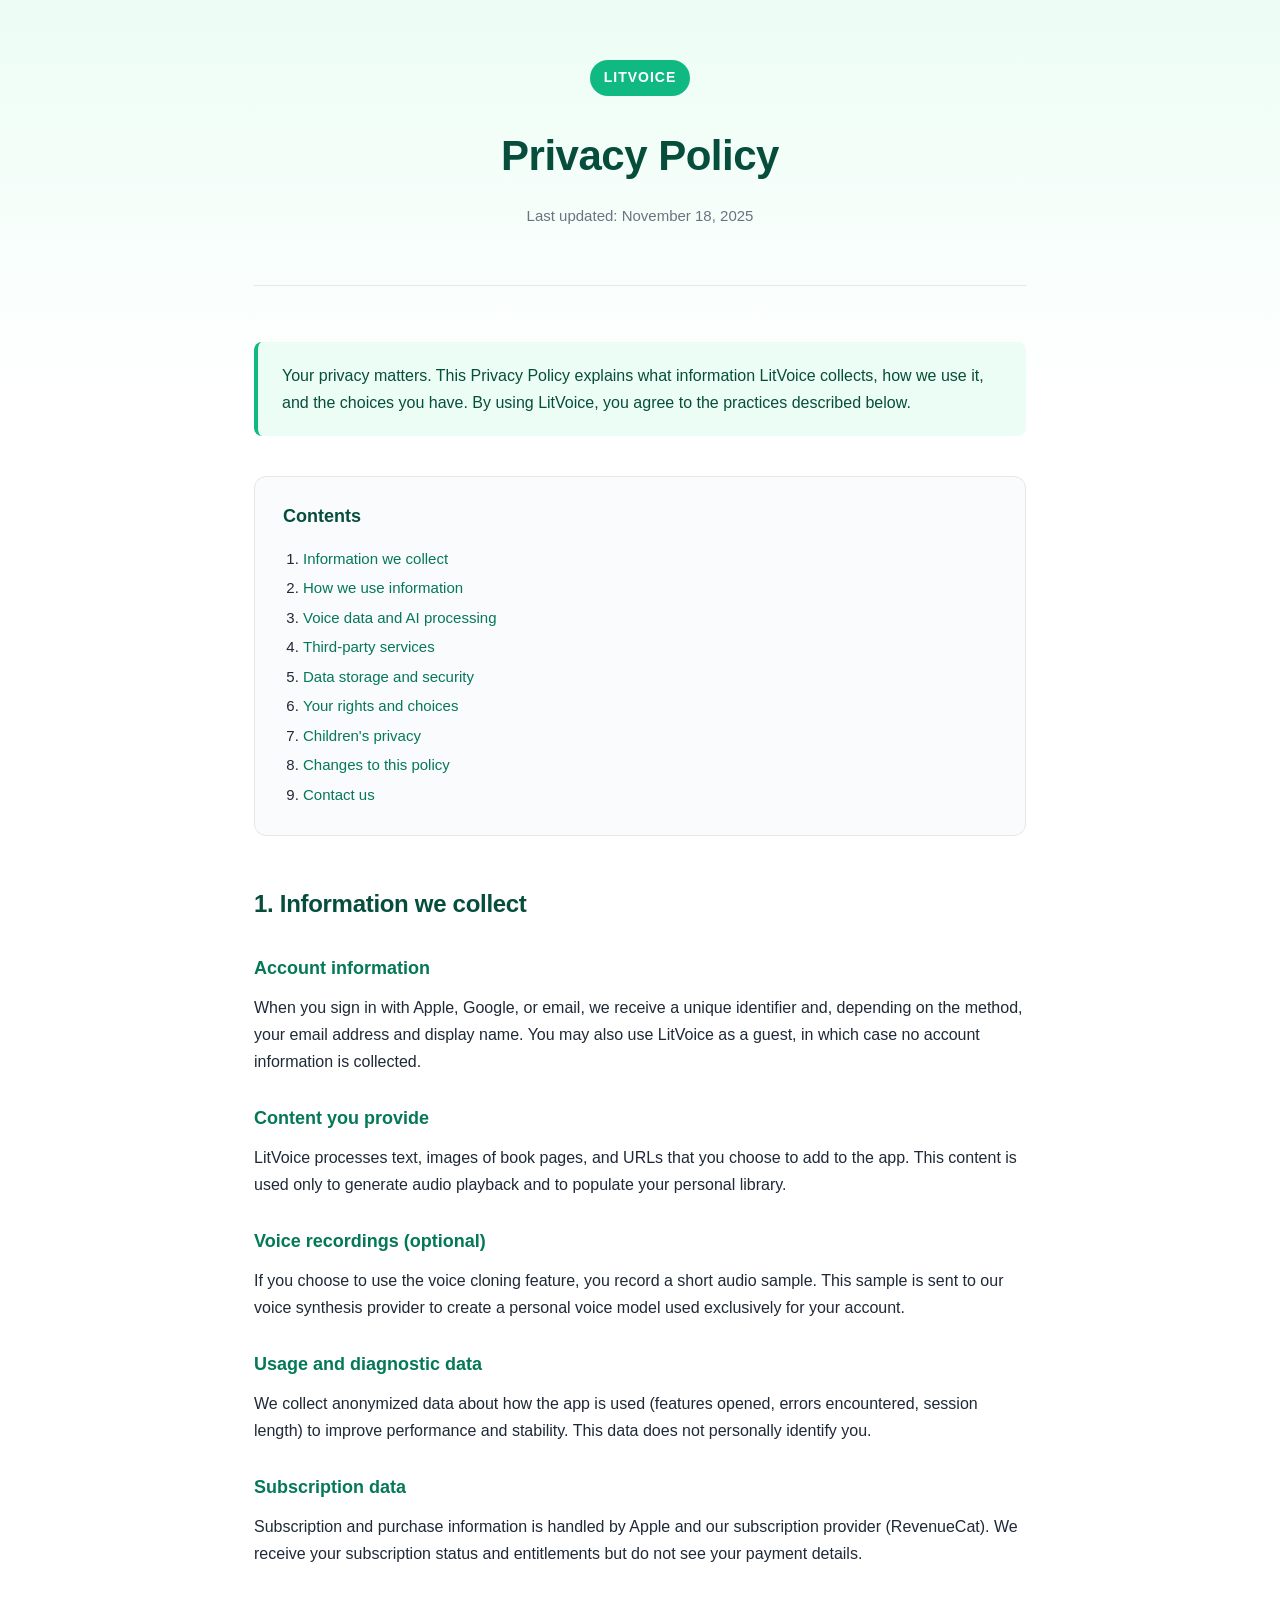
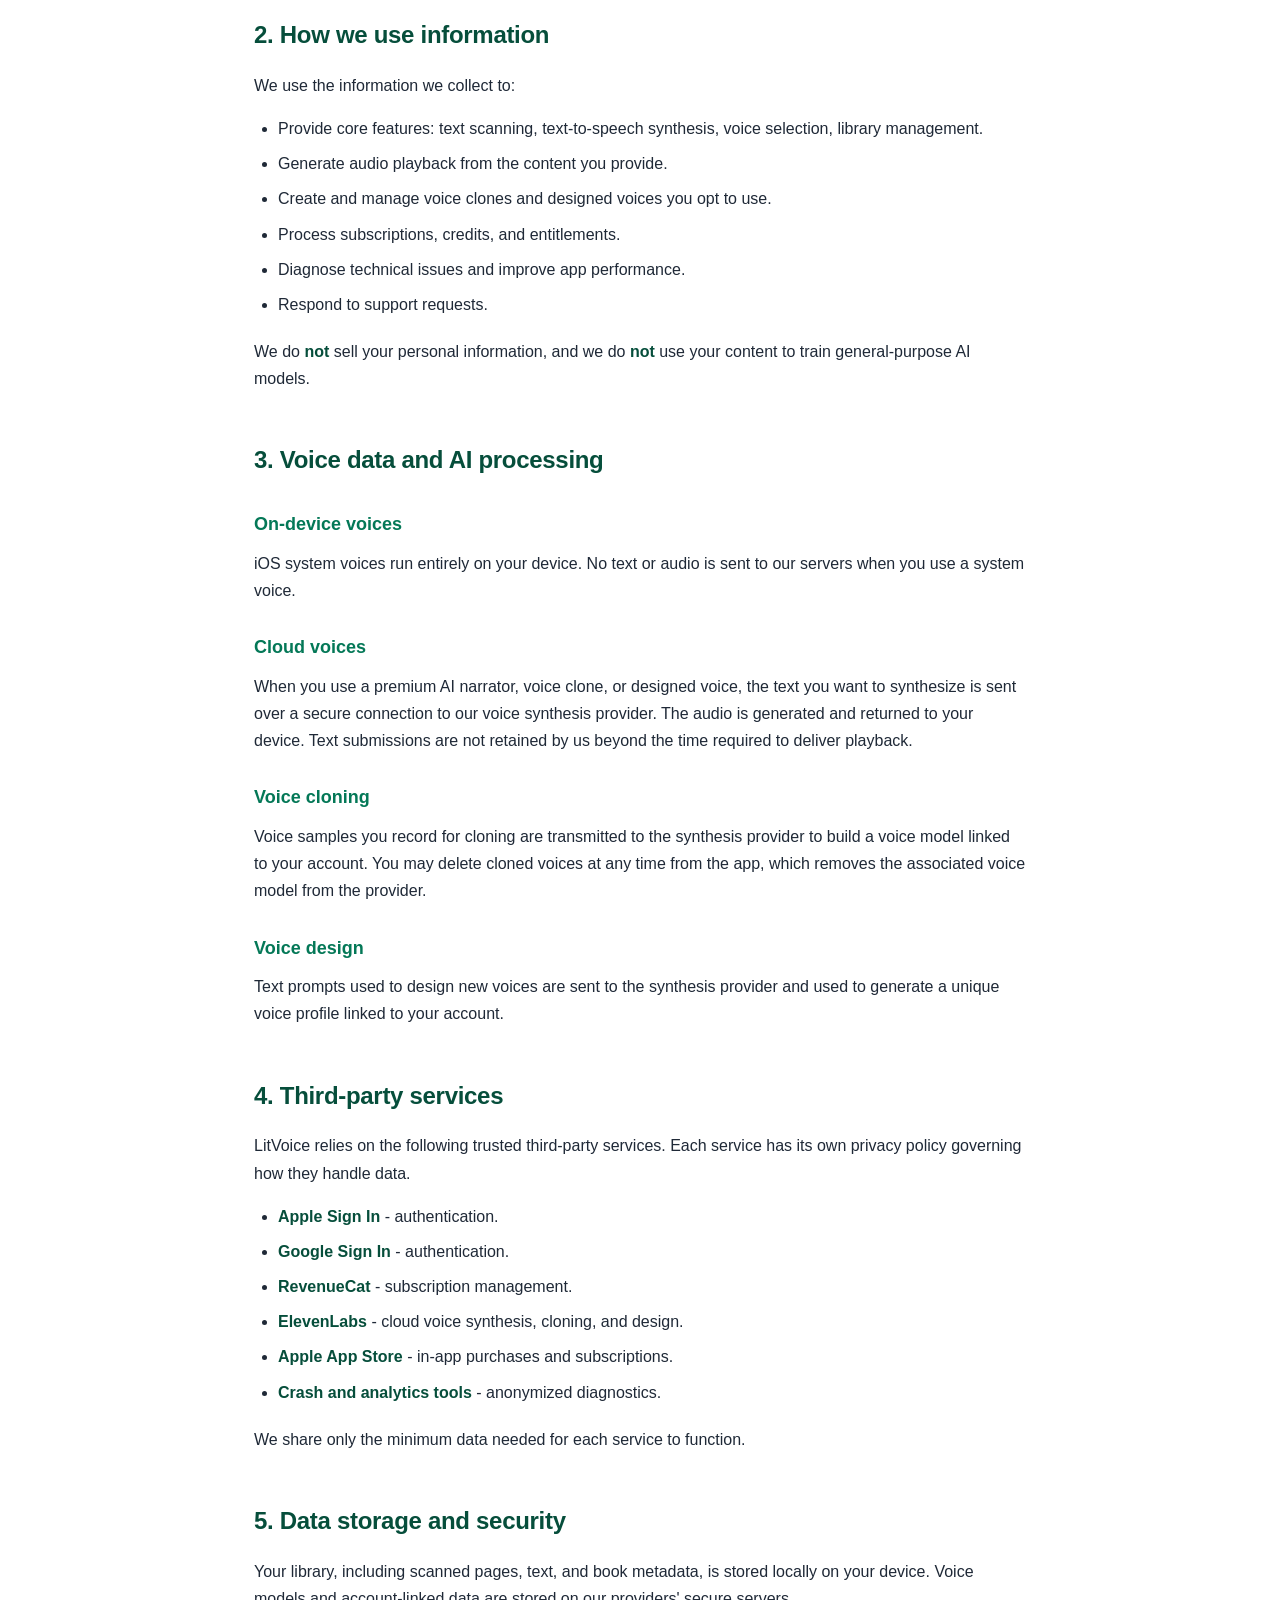
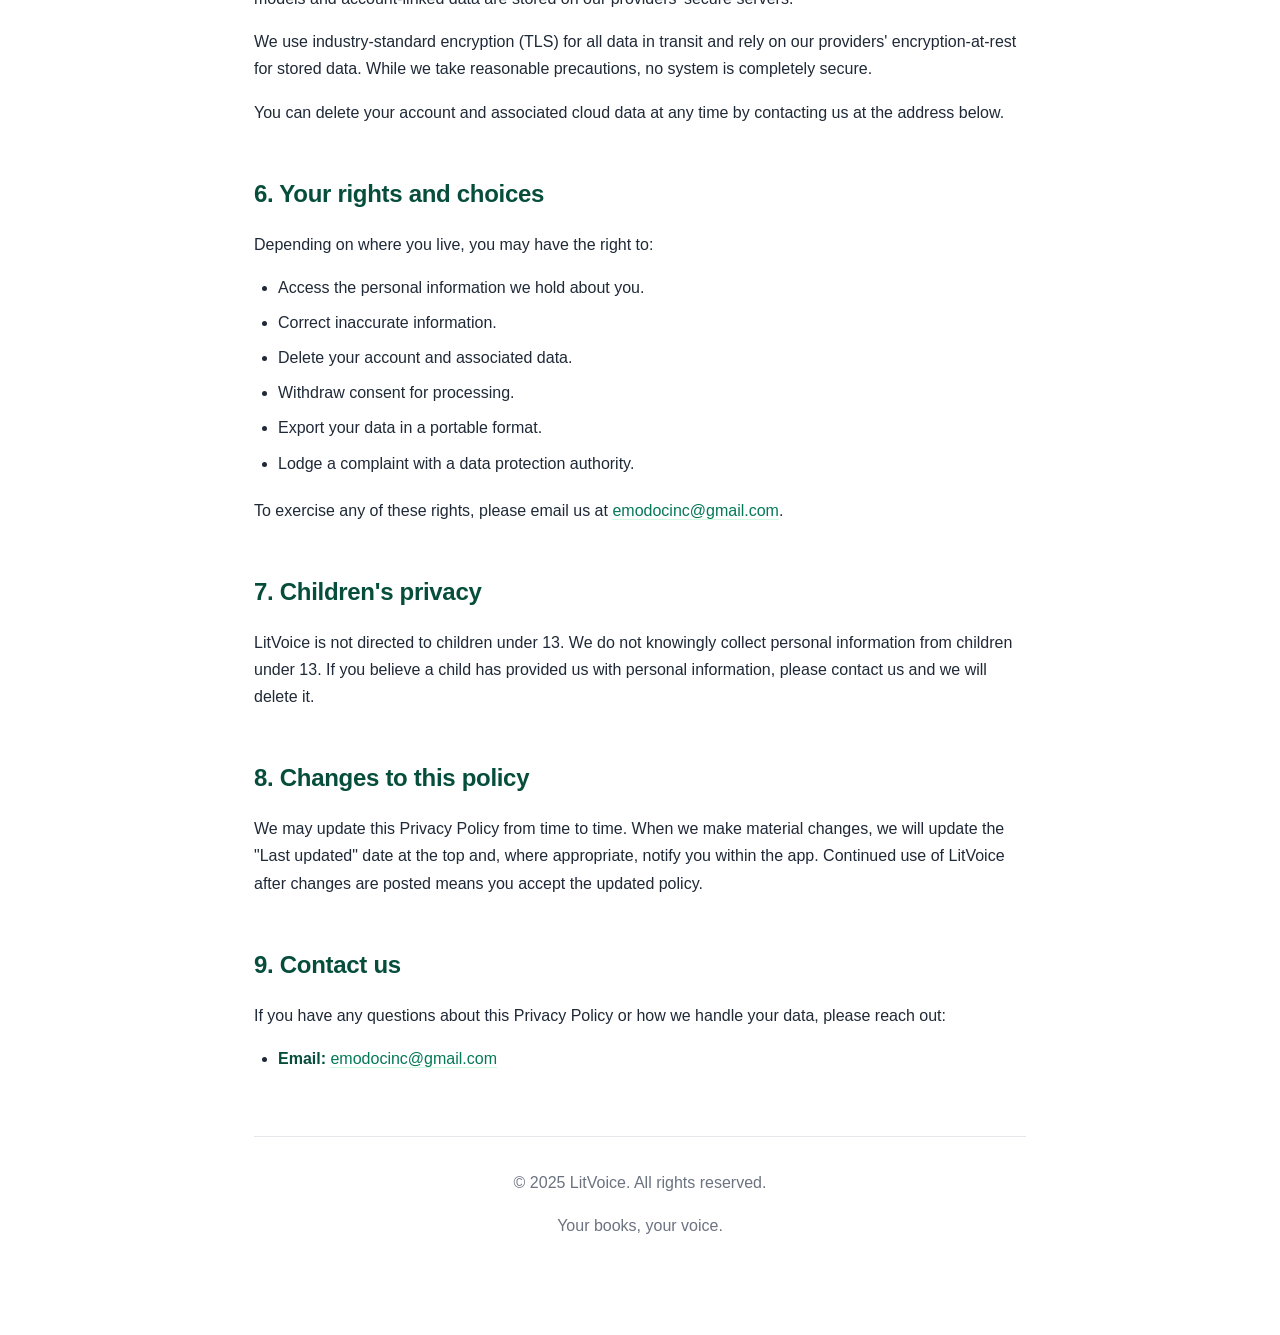
==== index.html @ 11fe01a3 "Add LitVoice privacy policy for GitHub Pages. Host the App Store privacy policy as index.html on the" ====
<!DOCTYPE html>
<html lang="en">
<head>
<meta charset="UTF-8">
<meta name="viewport" content="width=device-width, initial-scale=1.0">
<title>Privacy Policy - LitVoice</title>
<style>
  :root {
    --emerald: #10B981;
    --emerald-dark: #047857;
    --emerald-deep: #064E3B;
    --mint: #ECFDF5;
    --mint-soft: #D1FAE5;
    --text: #1F2937;
    --text-light: #6B7280;
    --bg: #FFFFFF;
    --border: #E5E7EB;
  }

  * { box-sizing: border-box; margin: 0; padding: 0; }

  body {
    font-family: -apple-system, BlinkMacSystemFont, "SF Pro Display", "Segoe UI", Roboto, sans-serif;
    background: linear-gradient(180deg, var(--mint) 0%, var(--bg) 400px);
    color: var(--text);
    line-height: 1.7;
    -webkit-font-smoothing: antialiased;
  }

  .container {
    max-width: 820px;
    margin: 0 auto;
    padding: 60px 24px 80px;
  }

  header {
    text-align: center;
    margin-bottom: 56px;
    padding-bottom: 40px;
    border-bottom: 1px solid var(--border);
  }

  .logo {
    display: inline-block;
    background: var(--emerald);
    color: white;
    font-weight: 700;
    font-size: 14px;
    letter-spacing: 1px;
    padding: 6px 14px;
    border-radius: 999px;
    margin-bottom: 24px;
    text-transform: uppercase;
  }

  h1 {
    font-size: 42px;
    font-weight: 800;
    color: var(--emerald-deep);
    margin-bottom: 12px;
    letter-spacing: -0.5px;
  }

  .meta {
    color: var(--text-light);
    font-size: 15px;
  }

  h2 {
    font-size: 24px;
    font-weight: 700;
    color: var(--emerald-deep);
    margin-top: 48px;
    margin-bottom: 16px;
    letter-spacing: -0.3px;
  }

  h3 {
    font-size: 18px;
    font-weight: 600;
    color: var(--emerald-dark);
    margin-top: 28px;
    margin-bottom: 10px;
  }

  p {
    margin-bottom: 16px;
    font-size: 16px;
  }

  ul {
    margin: 0 0 20px 24px;
  }

  li {
    margin-bottom: 8px;
    font-size: 16px;
  }

  strong {
    color: var(--emerald-deep);
    font-weight: 600;
  }

  a {
    color: var(--emerald-dark);
    text-decoration: none;
    border-bottom: 1px solid var(--mint-soft);
    transition: border-color 0.2s;
  }

  a:hover {
    border-bottom-color: var(--emerald);
  }

  .intro {
    background: var(--mint);
    border-left: 4px solid var(--emerald);
    padding: 20px 24px;
    border-radius: 8px;
    margin-bottom: 40px;
  }

  .intro p {
    margin: 0;
    color: var(--emerald-deep);
  }

  .toc {
    background: #FAFBFC;
    border: 1px solid var(--border);
    border-radius: 12px;
    padding: 24px 28px;
    margin-bottom: 48px;
  }

  .toc h3 {
    margin-top: 0;
    margin-bottom: 14px;
    color: var(--emerald-deep);
  }

  .toc ol {
    margin-left: 20px;
  }

  .toc li {
    margin-bottom: 4px;
    font-size: 15px;
  }

  .toc a {
    border: none;
  }

  footer {
    margin-top: 64px;
    padding-top: 32px;
    border-top: 1px solid var(--border);
    text-align: center;
    color: var(--text-light);
    font-size: 14px;
  }

  footer a {
    color: var(--emerald-dark);
    border: none;
  }

  @media (max-width: 600px) {
    .container { padding: 40px 18px 60px; }
    h1 { font-size: 32px; }
    h2 { font-size: 22px; }
    body { font-size: 15px; }
  }
</style>
</head>
<body>
  <div class="container">

    <header>
      <span class="logo">LitVoice</span>
      <h1>Privacy Policy</h1>
      <p class="meta">Last updated: November 18, 2025</p>
    </header>

    <div class="intro">
      <p>Your privacy matters. This Privacy Policy explains what information LitVoice collects, how we use it, and the choices you have. By using LitVoice, you agree to the practices described below.</p>
    </div>

    <nav class="toc">
      <h3>Contents</h3>
      <ol>
        <li><a href="#info-we-collect">Information we collect</a></li>
        <li><a href="#how-we-use">How we use information</a></li>
        <li><a href="#voice-data">Voice data and AI processing</a></li>
        <li><a href="#third-parties">Third-party services</a></li>
        <li><a href="#data-storage">Data storage and security</a></li>
        <li><a href="#your-rights">Your rights and choices</a></li>
        <li><a href="#children">Children's privacy</a></li>
        <li><a href="#changes">Changes to this policy</a></li>
        <li><a href="#contact">Contact us</a></li>
      </ol>
    </nav>

    <section id="info-we-collect">
      <h2>1. Information we collect</h2>

      <h3>Account information</h3>
      <p>When you sign in with Apple, Google, or email, we receive a unique identifier and, depending on the method, your email address and display name. You may also use LitVoice as a guest, in which case no account information is collected.</p>

      <h3>Content you provide</h3>
      <p>LitVoice processes text, images of book pages, and URLs that you choose to add to the app. This content is used only to generate audio playback and to populate your personal library.</p>

      <h3>Voice recordings (optional)</h3>
      <p>If you choose to use the voice cloning feature, you record a short audio sample. This sample is sent to our voice synthesis provider to create a personal voice model used exclusively for your account.</p>

      <h3>Usage and diagnostic data</h3>
      <p>We collect anonymized data about how the app is used (features opened, errors encountered, session length) to improve performance and stability. This data does not personally identify you.</p>

      <h3>Subscription data</h3>
      <p>Subscription and purchase information is handled by Apple and our subscription provider (RevenueCat). We receive your subscription status and entitlements but do not see your payment details.</p>
    </section>

    <section id="how-we-use">
      <h2>2. How we use information</h2>
      <p>We use the information we collect to:</p>
      <ul>
        <li>Provide core features: text scanning, text-to-speech synthesis, voice selection, library management.</li>
        <li>Generate audio playback from the content you provide.</li>
        <li>Create and manage voice clones and designed voices you opt to use.</li>
        <li>Process subscriptions, credits, and entitlements.</li>
        <li>Diagnose technical issues and improve app performance.</li>
        <li>Respond to support requests.</li>
      </ul>
      <p>We do <strong>not</strong> sell your personal information, and we do <strong>not</strong> use your content to train general-purpose AI models.</p>
    </section>

    <section id="voice-data">
      <h2>3. Voice data and AI processing</h2>

      <h3>On-device voices</h3>
      <p>iOS system voices run entirely on your device. No text or audio is sent to our servers when you use a system voice.</p>

      <h3>Cloud voices</h3>
      <p>When you use a premium AI narrator, voice clone, or designed voice, the text you want to synthesize is sent over a secure connection to our voice synthesis provider. The audio is generated and returned to your device. Text submissions are not retained by us beyond the time required to deliver playback.</p>

      <h3>Voice cloning</h3>
      <p>Voice samples you record for cloning are transmitted to the synthesis provider to build a voice model linked to your account. You may delete cloned voices at any time from the app, which removes the associated voice model from the provider.</p>

      <h3>Voice design</h3>
      <p>Text prompts used to design new voices are sent to the synthesis provider and used to generate a unique voice profile linked to your account.</p>
    </section>

    <section id="third-parties">
      <h2>4. Third-party services</h2>
      <p>LitVoice relies on the following trusted third-party services. Each service has its own privacy policy governing how they handle data.</p>
      <ul>
        <li><strong>Apple Sign In</strong> - authentication.</li>
        <li><strong>Google Sign In</strong> - authentication.</li>
        <li><strong>RevenueCat</strong> - subscription management.</li>
        <li><strong>ElevenLabs</strong> - cloud voice synthesis, cloning, and design.</li>
        <li><strong>Apple App Store</strong> - in-app purchases and subscriptions.</li>
        <li><strong>Crash and analytics tools</strong> - anonymized diagnostics.</li>
      </ul>
      <p>We share only the minimum data needed for each service to function.</p>
    </section>

    <section id="data-storage">
      <h2>5. Data storage and security</h2>
      <p>Your library, including scanned pages, text, and book metadata, is stored locally on your device. Voice models and account-linked data are stored on our providers' secure servers.</p>
      <p>We use industry-standard encryption (TLS) for all data in transit and rely on our providers' encryption-at-rest for stored data. While we take reasonable precautions, no system is completely secure.</p>
      <p>You can delete your account and associated cloud data at any time by contacting us at the address below.</p>
    </section>

    <section id="your-rights">
      <h2>6. Your rights and choices</h2>
      <p>Depending on where you live, you may have the right to:</p>
      <ul>
        <li>Access the personal information we hold about you.</li>
        <li>Correct inaccurate information.</li>
        <li>Delete your account and associated data.</li>
        <li>Withdraw consent for processing.</li>
        <li>Export your data in a portable format.</li>
        <li>Lodge a complaint with a data protection authority.</li>
      </ul>
      <p>To exercise any of these rights, please email us at <a href="mailto:emodocinc@gmail.com">emodocinc@gmail.com</a>.</p>
    </section>

    <section id="children">
      <h2>7. Children's privacy</h2>
      <p>LitVoice is not directed to children under 13. We do not knowingly collect personal information from children under 13. If you believe a child has provided us with personal information, please contact us and we will delete it.</p>
    </section>

    <section id="changes">
      <h2>8. Changes to this policy</h2>
      <p>We may update this Privacy Policy from time to time. When we make material changes, we will update the "Last updated" date at the top and, where appropriate, notify you within the app. Continued use of LitVoice after changes are posted means you accept the updated policy.</p>
    </section>

    <section id="contact">
      <h2>9. Contact us</h2>
      <p>If you have any questions about this Privacy Policy or how we handle your data, please reach out:</p>
      <ul>
        <li><strong>Email:</strong> <a href="mailto:emodocinc@gmail.com">emodocinc@gmail.com</a></li>
      </ul>
    </section>

    <footer>
      <p>&copy; 2025 LitVoice. All rights reserved.</p>
      <p style="margin-top:8px;">Your books, your voice.</p>
    </footer>

  </div>
</body>
</html>
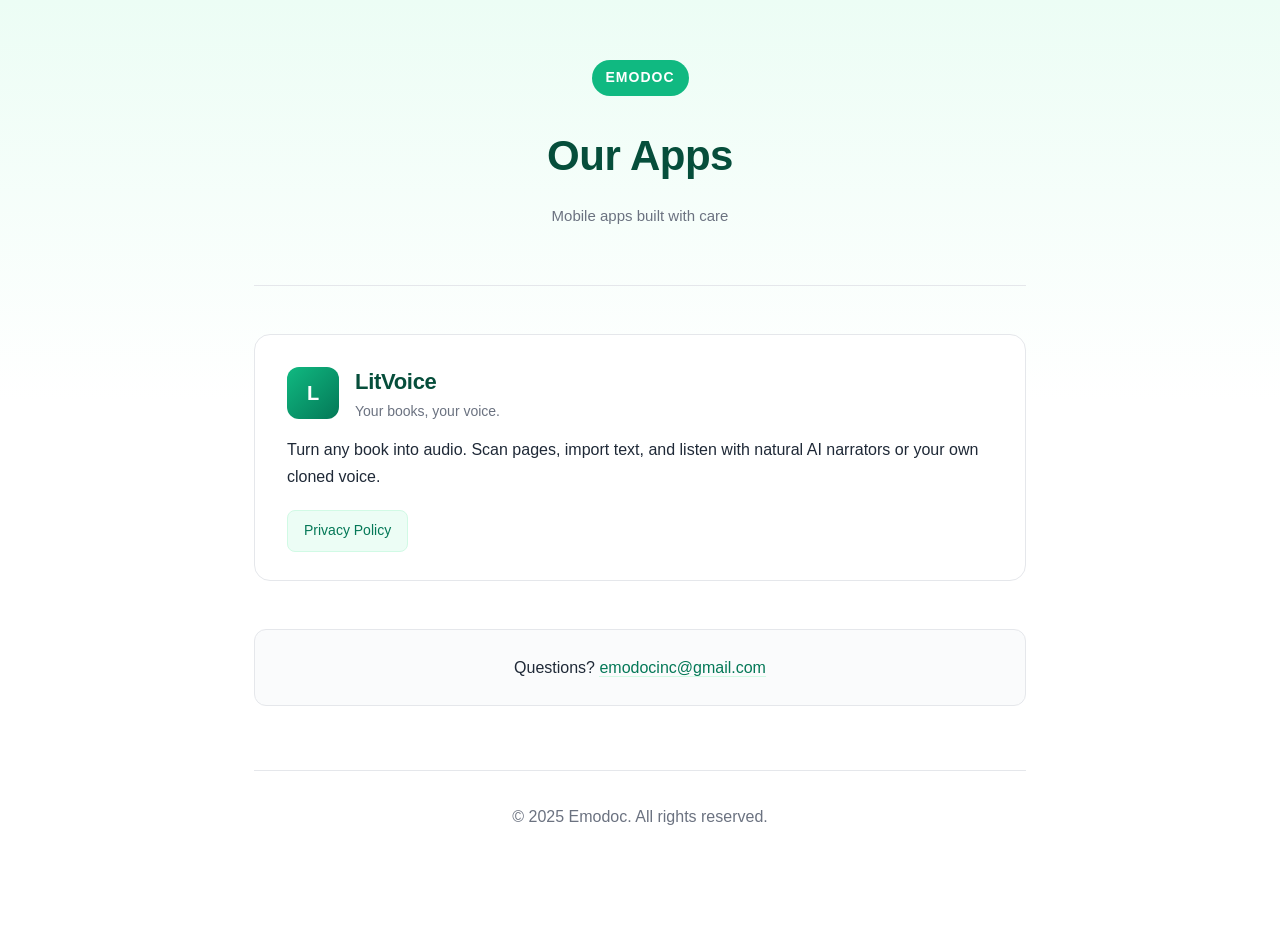
==== commit 5a737158: "Restructure site for GitHub Pages with app home page. Add Emodoc landing page, move LitVoice privacy" ====
--- a/index.html
+++ b/index.html
@@ -1,313 +1,47 @@
 <!DOCTYPE html>
 <html lang="en">
 <head>
-<meta charset="UTF-8">
-<meta name="viewport" content="width=device-width, initial-scale=1.0">
-<title>Privacy Policy - LitVoice</title>
-<style>
-  :root {
-    --emerald: #10B981;
-    --emerald-dark: #047857;
-    --emerald-deep: #064E3B;
-    --mint: #ECFDF5;
-    --mint-soft: #D1FAE5;
-    --text: #1F2937;
-    --text-light: #6B7280;
-    --bg: #FFFFFF;
-    --border: #E5E7EB;
-  }
-
-  * { box-sizing: border-box; margin: 0; padding: 0; }
-
-  body {
-    font-family: -apple-system, BlinkMacSystemFont, "SF Pro Display", "Segoe UI", Roboto, sans-serif;
-    background: linear-gradient(180deg, var(--mint) 0%, var(--bg) 400px);
-    color: var(--text);
-    line-height: 1.7;
-    -webkit-font-smoothing: antialiased;
-  }
-
-  .container {
-    max-width: 820px;
-    margin: 0 auto;
-    padding: 60px 24px 80px;
-  }
-
-  header {
-    text-align: center;
-    margin-bottom: 56px;
-    padding-bottom: 40px;
-    border-bottom: 1px solid var(--border);
-  }
-
-  .logo {
-    display: inline-block;
-    background: var(--emerald);
-    color: white;
-    font-weight: 700;
-    font-size: 14px;
-    letter-spacing: 1px;
-    padding: 6px 14px;
-    border-radius: 999px;
-    margin-bottom: 24px;
-    text-transform: uppercase;
-  }
-
-  h1 {
-    font-size: 42px;
-    font-weight: 800;
-    color: var(--emerald-deep);
-    margin-bottom: 12px;
-    letter-spacing: -0.5px;
-  }
-
-  .meta {
-    color: var(--text-light);
-    font-size: 15px;
-  }
-
-  h2 {
-    font-size: 24px;
-    font-weight: 700;
-    color: var(--emerald-deep);
-    margin-top: 48px;
-    margin-bottom: 16px;
-    letter-spacing: -0.3px;
-  }
-
-  h3 {
-    font-size: 18px;
-    font-weight: 600;
-    color: var(--emerald-dark);
-    margin-top: 28px;
-    margin-bottom: 10px;
-  }
-
-  p {
-    margin-bottom: 16px;
-    font-size: 16px;
-  }
-
-  ul {
-    margin: 0 0 20px 24px;
-  }
-
-  li {
-    margin-bottom: 8px;
-    font-size: 16px;
-  }
-
-  strong {
-    color: var(--emerald-deep);
-    font-weight: 600;
-  }
-
-  a {
-    color: var(--emerald-dark);
-    text-decoration: none;
-    border-bottom: 1px solid var(--mint-soft);
-    transition: border-color 0.2s;
-  }
-
-  a:hover {
-    border-bottom-color: var(--emerald);
-  }
-
-  .intro {
-    background: var(--mint);
-    border-left: 4px solid var(--emerald);
-    padding: 20px 24px;
-    border-radius: 8px;
-    margin-bottom: 40px;
-  }
-
-  .intro p {
-    margin: 0;
-    color: var(--emerald-deep);
-  }
-
-  .toc {
-    background: #FAFBFC;
-    border: 1px solid var(--border);
-    border-radius: 12px;
-    padding: 24px 28px;
-    margin-bottom: 48px;
-  }
-
-  .toc h3 {
-    margin-top: 0;
-    margin-bottom: 14px;
-    color: var(--emerald-deep);
-  }
-
-  .toc ol {
-    margin-left: 20px;
-  }
-
-  .toc li {
-    margin-bottom: 4px;
-    font-size: 15px;
-  }
-
-  .toc a {
-    border: none;
-  }
-
-  footer {
-    margin-top: 64px;
-    padding-top: 32px;
-    border-top: 1px solid var(--border);
-    text-align: center;
-    color: var(--text-light);
-    font-size: 14px;
-  }
-
-  footer a {
-    color: var(--emerald-dark);
-    border: none;
-  }
-
-  @media (max-width: 600px) {
-    .container { padding: 40px 18px 60px; }
-    h1 { font-size: 32px; }
-    h2 { font-size: 22px; }
-    body { font-size: 15px; }
-  }
-</style>
+  <meta charset="UTF-8">
+  <meta name="viewport" content="width=device-width, initial-scale=1.0">
+  <title>Emodoc — Our Apps</title>
+  <link rel="stylesheet" href="assets/css/common.css">
+  <link rel="stylesheet" href="assets/css/home.css">
 </head>
 <body>
   <div class="container">
 
-    <header>
-      <span class="logo">LitVoice</span>
-      <h1>Privacy Policy</h1>
-      <p class="meta">Last updated: November 18, 2025</p>
+    <header class="site-header">
+      <span class="brand">Emodoc</span>
+      <h1>Our Apps</h1>
+      <p class="subtitle">Mobile apps built with care</p>
     </header>
 
-    <div class="intro">
-      <p>Your privacy matters. This Privacy Policy explains what information LitVoice collects, how we use it, and the choices you have. By using LitVoice, you agree to the practices described below.</p>
+    <div class="app-list">
+
+      <article class="app-card">
+        <div class="app-card-header">
+          <div class="app-icon" aria-hidden="true">L</div>
+          <div>
+            <h2 class="app-name">LitVoice</h2>
+            <p class="app-tagline">Your books, your voice.</p>
+          </div>
+        </div>
+        <p class="app-description">
+          Turn any book into audio. Scan pages, import text, and listen with natural AI narrators or your own cloned voice.
+        </p>
+        <nav class="app-links" aria-label="LitVoice links">
+          <a href="litvoice/privacy.html">Privacy Policy</a>
+        </nav>
+      </article>
+
     </div>
 
-    <nav class="toc">
-      <h3>Contents</h3>
-      <ol>
-        <li><a href="#info-we-collect">Information we collect</a></li>
-        <li><a href="#how-we-use">How we use information</a></li>
-        <li><a href="#voice-data">Voice data and AI processing</a></li>
-        <li><a href="#third-parties">Third-party services</a></li>
-        <li><a href="#data-storage">Data storage and security</a></li>
-        <li><a href="#your-rights">Your rights and choices</a></li>
-        <li><a href="#children">Children's privacy</a></li>
-        <li><a href="#changes">Changes to this policy</a></li>
-        <li><a href="#contact">Contact us</a></li>
-      </ol>
-    </nav>
+    <div class="contact-block">
+      <p>Questions? <a href="mailto:emodocinc@gmail.com">emodocinc@gmail.com</a></p>
+    </div>
 
-    <section id="info-we-collect">
-      <h2>1. Information we collect</h2>
-
-      <h3>Account information</h3>
-      <p>When you sign in with Apple, Google, or email, we receive a unique identifier and, depending on the method, your email address and display name. You may also use LitVoice as a guest, in which case no account information is collected.</p>
-
-      <h3>Content you provide</h3>
-      <p>LitVoice processes text, images of book pages, and URLs that you choose to add to the app. This content is used only to generate audio playback and to populate your personal library.</p>
-
-      <h3>Voice recordings (optional)</h3>
-      <p>If you choose to use the voice cloning feature, you record a short audio sample. This sample is sent to our voice synthesis provider to create a personal voice model used exclusively for your account.</p>
-
-      <h3>Usage and diagnostic data</h3>
-      <p>We collect anonymized data about how the app is used (features opened, errors encountered, session length) to improve performance and stability. This data does not personally identify you.</p>
-
-      <h3>Subscription data</h3>
-      <p>Subscription and purchase information is handled by Apple and our subscription provider (RevenueCat). We receive your subscription status and entitlements but do not see your payment details.</p>
-    </section>
-
-    <section id="how-we-use">
-      <h2>2. How we use information</h2>
-      <p>We use the information we collect to:</p>
-      <ul>
-        <li>Provide core features: text scanning, text-to-speech synthesis, voice selection, library management.</li>
-        <li>Generate audio playback from the content you provide.</li>
-        <li>Create and manage voice clones and designed voices you opt to use.</li>
-        <li>Process subscriptions, credits, and entitlements.</li>
-        <li>Diagnose technical issues and improve app performance.</li>
-        <li>Respond to support requests.</li>
-      </ul>
-      <p>We do <strong>not</strong> sell your personal information, and we do <strong>not</strong> use your content to train general-purpose AI models.</p>
-    </section>
-
-    <section id="voice-data">
-      <h2>3. Voice data and AI processing</h2>
-
-      <h3>On-device voices</h3>
-      <p>iOS system voices run entirely on your device. No text or audio is sent to our servers when you use a system voice.</p>
-
-      <h3>Cloud voices</h3>
-      <p>When you use a premium AI narrator, voice clone, or designed voice, the text you want to synthesize is sent over a secure connection to our voice synthesis provider. The audio is generated and returned to your device. Text submissions are not retained by us beyond the time required to deliver playback.</p>
-
-      <h3>Voice cloning</h3>
-      <p>Voice samples you record for cloning are transmitted to the synthesis provider to build a voice model linked to your account. You may delete cloned voices at any time from the app, which removes the associated voice model from the provider.</p>
-
-      <h3>Voice design</h3>
-      <p>Text prompts used to design new voices are sent to the synthesis provider and used to generate a unique voice profile linked to your account.</p>
-    </section>
-
-    <section id="third-parties">
-      <h2>4. Third-party services</h2>
-      <p>LitVoice relies on the following trusted third-party services. Each service has its own privacy policy governing how they handle data.</p>
-      <ul>
-        <li><strong>Apple Sign In</strong> - authentication.</li>
-        <li><strong>Google Sign In</strong> - authentication.</li>
-        <li><strong>RevenueCat</strong> - subscription management.</li>
-        <li><strong>ElevenLabs</strong> - cloud voice synthesis, cloning, and design.</li>
-        <li><strong>Apple App Store</strong> - in-app purchases and subscriptions.</li>
-        <li><strong>Crash and analytics tools</strong> - anonymized diagnostics.</li>
-      </ul>
-      <p>We share only the minimum data needed for each service to function.</p>
-    </section>
-
-    <section id="data-storage">
-      <h2>5. Data storage and security</h2>
-      <p>Your library, including scanned pages, text, and book metadata, is stored locally on your device. Voice models and account-linked data are stored on our providers' secure servers.</p>
-      <p>We use industry-standard encryption (TLS) for all data in transit and rely on our providers' encryption-at-rest for stored data. While we take reasonable precautions, no system is completely secure.</p>
-      <p>You can delete your account and associated cloud data at any time by contacting us at the address below.</p>
-    </section>
-
-    <section id="your-rights">
-      <h2>6. Your rights and choices</h2>
-      <p>Depending on where you live, you may have the right to:</p>
-      <ul>
-        <li>Access the personal information we hold about you.</li>
-        <li>Correct inaccurate information.</li>
-        <li>Delete your account and associated data.</li>
-        <li>Withdraw consent for processing.</li>
-        <li>Export your data in a portable format.</li>
-        <li>Lodge a complaint with a data protection authority.</li>
-      </ul>
-      <p>To exercise any of these rights, please email us at <a href="mailto:emodocinc@gmail.com">emodocinc@gmail.com</a>.</p>
-    </section>
-
-    <section id="children">
-      <h2>7. Children's privacy</h2>
-      <p>LitVoice is not directed to children under 13. We do not knowingly collect personal information from children under 13. If you believe a child has provided us with personal information, please contact us and we will delete it.</p>
-    </section>
-
-    <section id="changes">
-      <h2>8. Changes to this policy</h2>
-      <p>We may update this Privacy Policy from time to time. When we make material changes, we will update the "Last updated" date at the top and, where appropriate, notify you within the app. Continued use of LitVoice after changes are posted means you accept the updated policy.</p>
-    </section>
-
-    <section id="contact">
-      <h2>9. Contact us</h2>
-      <p>If you have any questions about this Privacy Policy or how we handle your data, please reach out:</p>
-      <ul>
-        <li><strong>Email:</strong> <a href="mailto:emodocinc@gmail.com">emodocinc@gmail.com</a></li>
-      </ul>
-    </section>
-
-    <footer>
-      <p>&copy; 2025 LitVoice. All rights reserved.</p>
-      <p style="margin-top:8px;">Your books, your voice.</p>
+    <footer class="site-footer">
+      <p>&copy; 2025 Emodoc. All rights reserved.</p>
     </footer>
 
   </div>
--- a/assets/css/common.css
+++ b/assets/css/common.css
@@ -0,0 +1,129 @@
+:root {
+  --emerald: #10B981;
+  --emerald-dark: #047857;
+  --emerald-deep: #064E3B;
+  --mint: #ECFDF5;
+  --mint-soft: #D1FAE5;
+  --text: #1F2937;
+  --text-light: #6B7280;
+  --bg: #FFFFFF;
+  --border: #E5E7EB;
+}
+
+* { box-sizing: border-box; margin: 0; padding: 0; }
+
+body {
+  font-family: -apple-system, BlinkMacSystemFont, "SF Pro Display", "Segoe UI", Roboto, sans-serif;
+  background: linear-gradient(180deg, var(--mint) 0%, var(--bg) 400px);
+  color: var(--text);
+  line-height: 1.7;
+  -webkit-font-smoothing: antialiased;
+  min-height: 100vh;
+}
+
+.container {
+  max-width: 820px;
+  margin: 0 auto;
+  padding: 60px 24px 80px;
+}
+
+.site-header {
+  text-align: center;
+  margin-bottom: 48px;
+  padding-bottom: 40px;
+  border-bottom: 1px solid var(--border);
+}
+
+.brand {
+  display: inline-block;
+  background: var(--emerald);
+  color: white;
+  font-weight: 700;
+  font-size: 14px;
+  letter-spacing: 1px;
+  padding: 6px 14px;
+  border-radius: 999px;
+  margin-bottom: 24px;
+  text-transform: uppercase;
+  text-decoration: none;
+}
+
+h1 {
+  font-size: 42px;
+  font-weight: 800;
+  color: var(--emerald-deep);
+  margin-bottom: 12px;
+  letter-spacing: -0.5px;
+}
+
+.subtitle,
+.meta {
+  color: var(--text-light);
+  font-size: 15px;
+}
+
+h2 {
+  font-size: 24px;
+  font-weight: 700;
+  color: var(--emerald-deep);
+  margin-top: 48px;
+  margin-bottom: 16px;
+  letter-spacing: -0.3px;
+}
+
+h3 {
+  font-size: 18px;
+  font-weight: 600;
+  color: var(--emerald-dark);
+  margin-top: 28px;
+  margin-bottom: 10px;
+}
+
+p { margin-bottom: 16px; font-size: 16px; }
+
+ul { margin: 0 0 20px 24px; }
+
+li { margin-bottom: 8px; font-size: 16px; }
+
+strong {
+  color: var(--emerald-deep);
+  font-weight: 600;
+}
+
+a {
+  color: var(--emerald-dark);
+  text-decoration: none;
+  border-bottom: 1px solid var(--mint-soft);
+  transition: border-color 0.2s;
+}
+
+a:hover { border-bottom-color: var(--emerald); }
+
+.back-link {
+  display: inline-block;
+  margin-bottom: 32px;
+  font-size: 15px;
+  border: none;
+}
+
+.back-link:hover { color: var(--emerald); }
+
+.site-footer {
+  margin-top: 64px;
+  padding-top: 32px;
+  border-top: 1px solid var(--border);
+  text-align: center;
+  color: var(--text-light);
+  font-size: 14px;
+}
+
+.site-footer a {
+  color: var(--emerald-dark);
+  border: none;
+}
+
+@media (max-width: 600px) {
+  .container { padding: 40px 18px 60px; }
+  h1 { font-size: 32px; }
+  h2 { font-size: 22px; }
+}
--- a/assets/css/home.css
+++ b/assets/css/home.css
@@ -0,0 +1,92 @@
+.app-list {
+  display: flex;
+  flex-direction: column;
+  gap: 20px;
+}
+
+.app-card {
+  background: var(--bg);
+  border: 1px solid var(--border);
+  border-radius: 16px;
+  padding: 28px 32px;
+  transition: border-color 0.2s, box-shadow 0.2s;
+}
+
+.app-card:hover {
+  border-color: var(--mint-soft);
+  box-shadow: 0 4px 24px rgba(16, 185, 129, 0.08);
+}
+
+.app-card-header {
+  display: flex;
+  align-items: center;
+  gap: 16px;
+  margin-bottom: 12px;
+}
+
+.app-icon {
+  width: 52px;
+  height: 52px;
+  border-radius: 12px;
+  background: linear-gradient(135deg, var(--emerald) 0%, var(--emerald-dark) 100%);
+  display: flex;
+  align-items: center;
+  justify-content: center;
+  color: white;
+  font-weight: 800;
+  font-size: 20px;
+  flex-shrink: 0;
+}
+
+.app-name {
+  font-size: 22px;
+  font-weight: 700;
+  color: var(--emerald-deep);
+  margin: 0;
+}
+
+.app-tagline {
+  color: var(--text-light);
+  font-size: 14px;
+  margin: 0;
+}
+
+.app-description {
+  margin-bottom: 20px;
+  color: var(--text);
+}
+
+.app-links {
+  display: flex;
+  flex-wrap: wrap;
+  gap: 12px;
+}
+
+.app-links a {
+  display: inline-block;
+  padding: 8px 16px;
+  background: var(--mint);
+  border: 1px solid var(--mint-soft);
+  border-radius: 8px;
+  font-size: 14px;
+  font-weight: 500;
+  border-bottom: 1px solid var(--mint-soft);
+  transition: background 0.2s, border-color 0.2s;
+}
+
+.app-links a:hover {
+  background: var(--mint-soft);
+  border-color: var(--emerald);
+  border-bottom-color: var(--emerald);
+}
+
+.contact-block {
+  margin-top: 48px;
+  background: #FAFBFC;
+  border: 1px solid var(--border);
+  border-radius: 12px;
+  padding: 24px 28px;
+  text-align: center;
+}
+
+.contact-block p { margin: 0; }
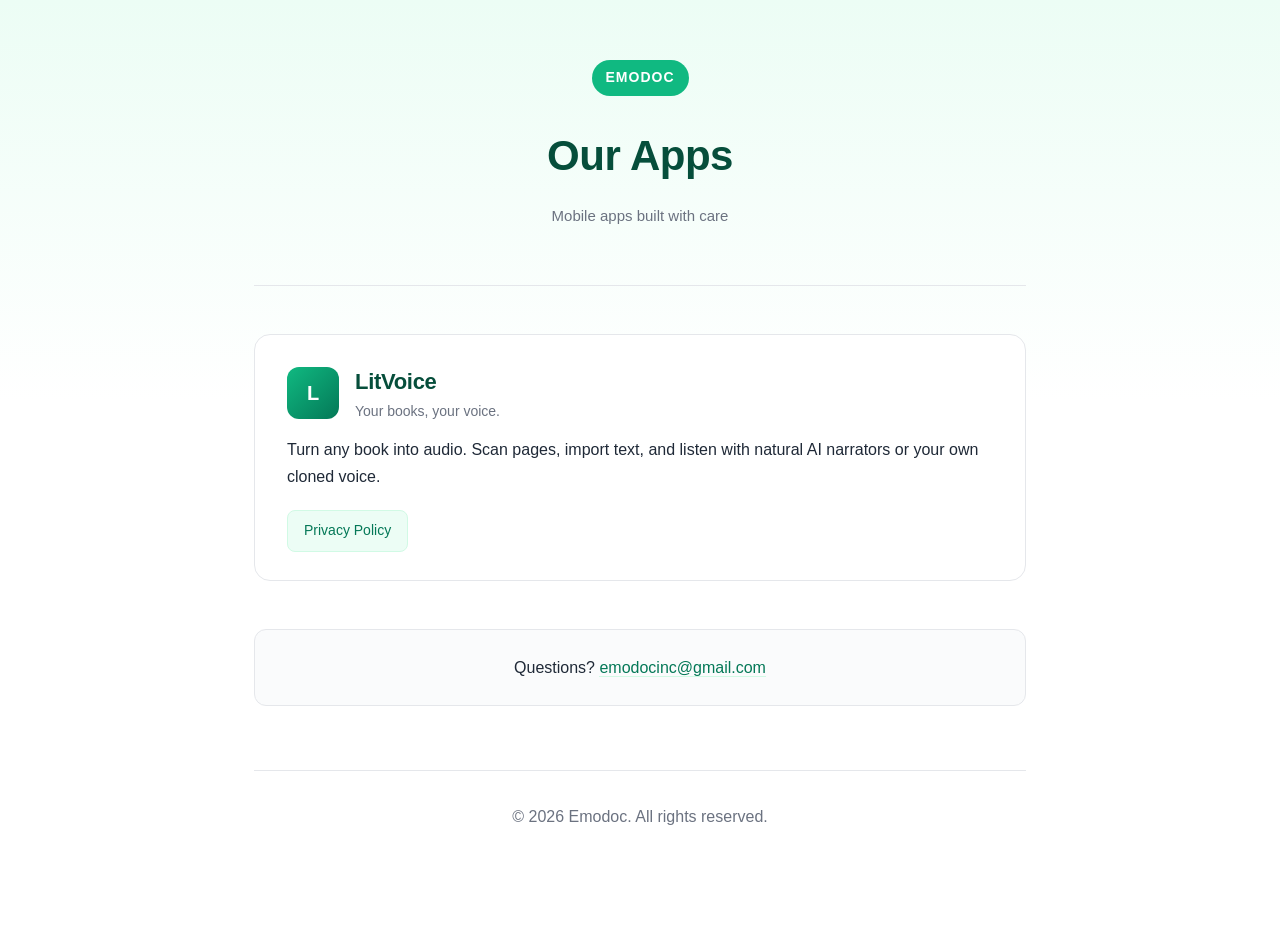
==== commit b8c4d32a: "Update privacy policy: anonymize vendors and year to 2026. Remove named backend providers and descri" ====
--- a/index.html
+++ b/index.html
@@ -41,7 +41,7 @@
     </div>
 
     <footer class="site-footer">
-      <p>&copy; 2025 Emodoc. All rights reserved.</p>
+      <p>&copy; 2026 Emodoc. All rights reserved.</p>
     </footer>
 
   </div>
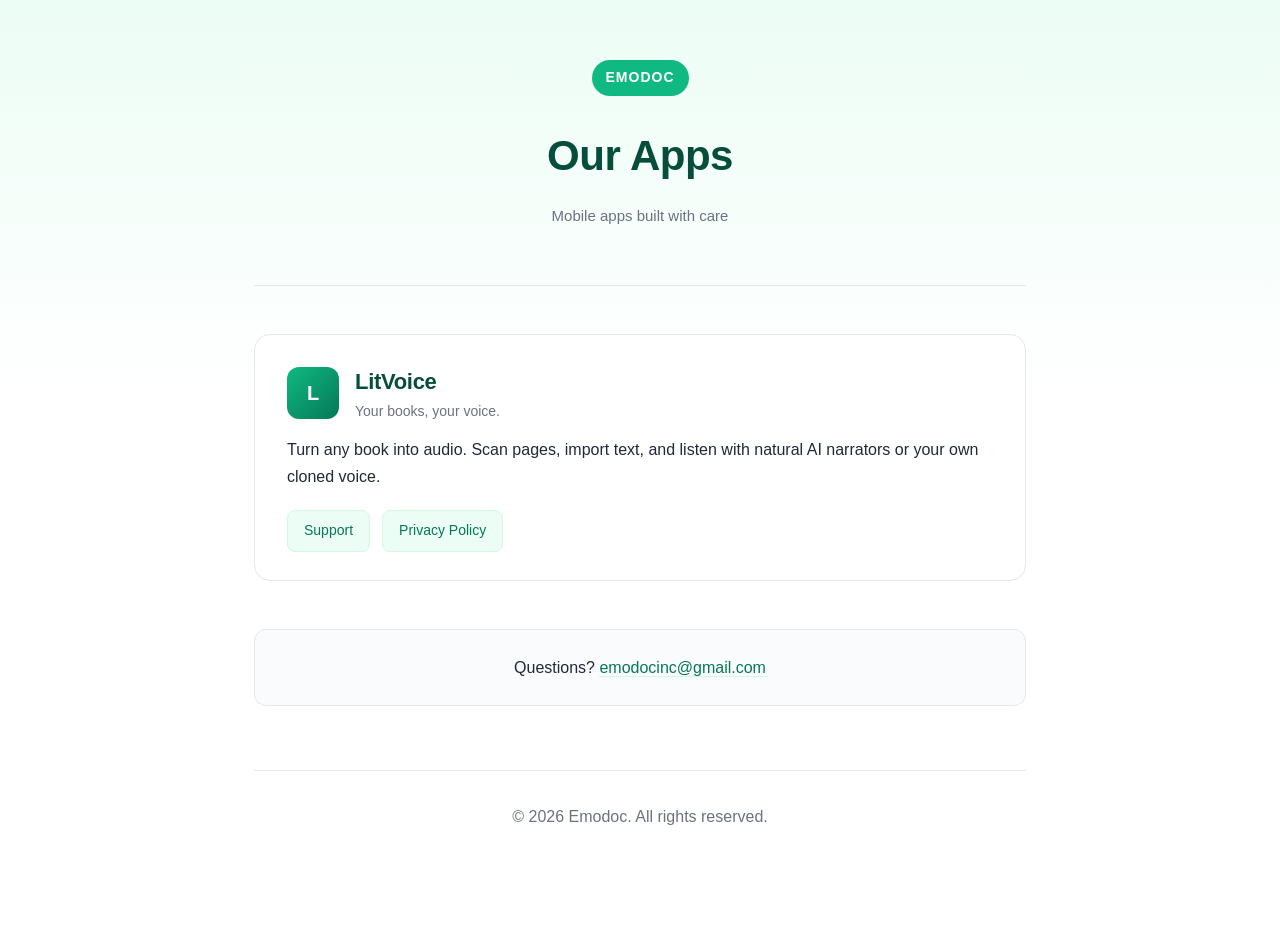
==== commit c56b5d92: "Add LitVoice support page for App Store. Include FAQ, contact info, and link from the home page app " ====
--- a/index.html
+++ b/index.html
@@ -30,6 +30,7 @@
           Turn any book into audio. Scan pages, import text, and listen with natural AI narrators or your own cloned voice.
         </p>
         <nav class="app-links" aria-label="LitVoice links">
+          <a href="litvoice/support.html">Support</a>
           <a href="litvoice/privacy.html">Privacy Policy</a>
         </nav>
       </article>
